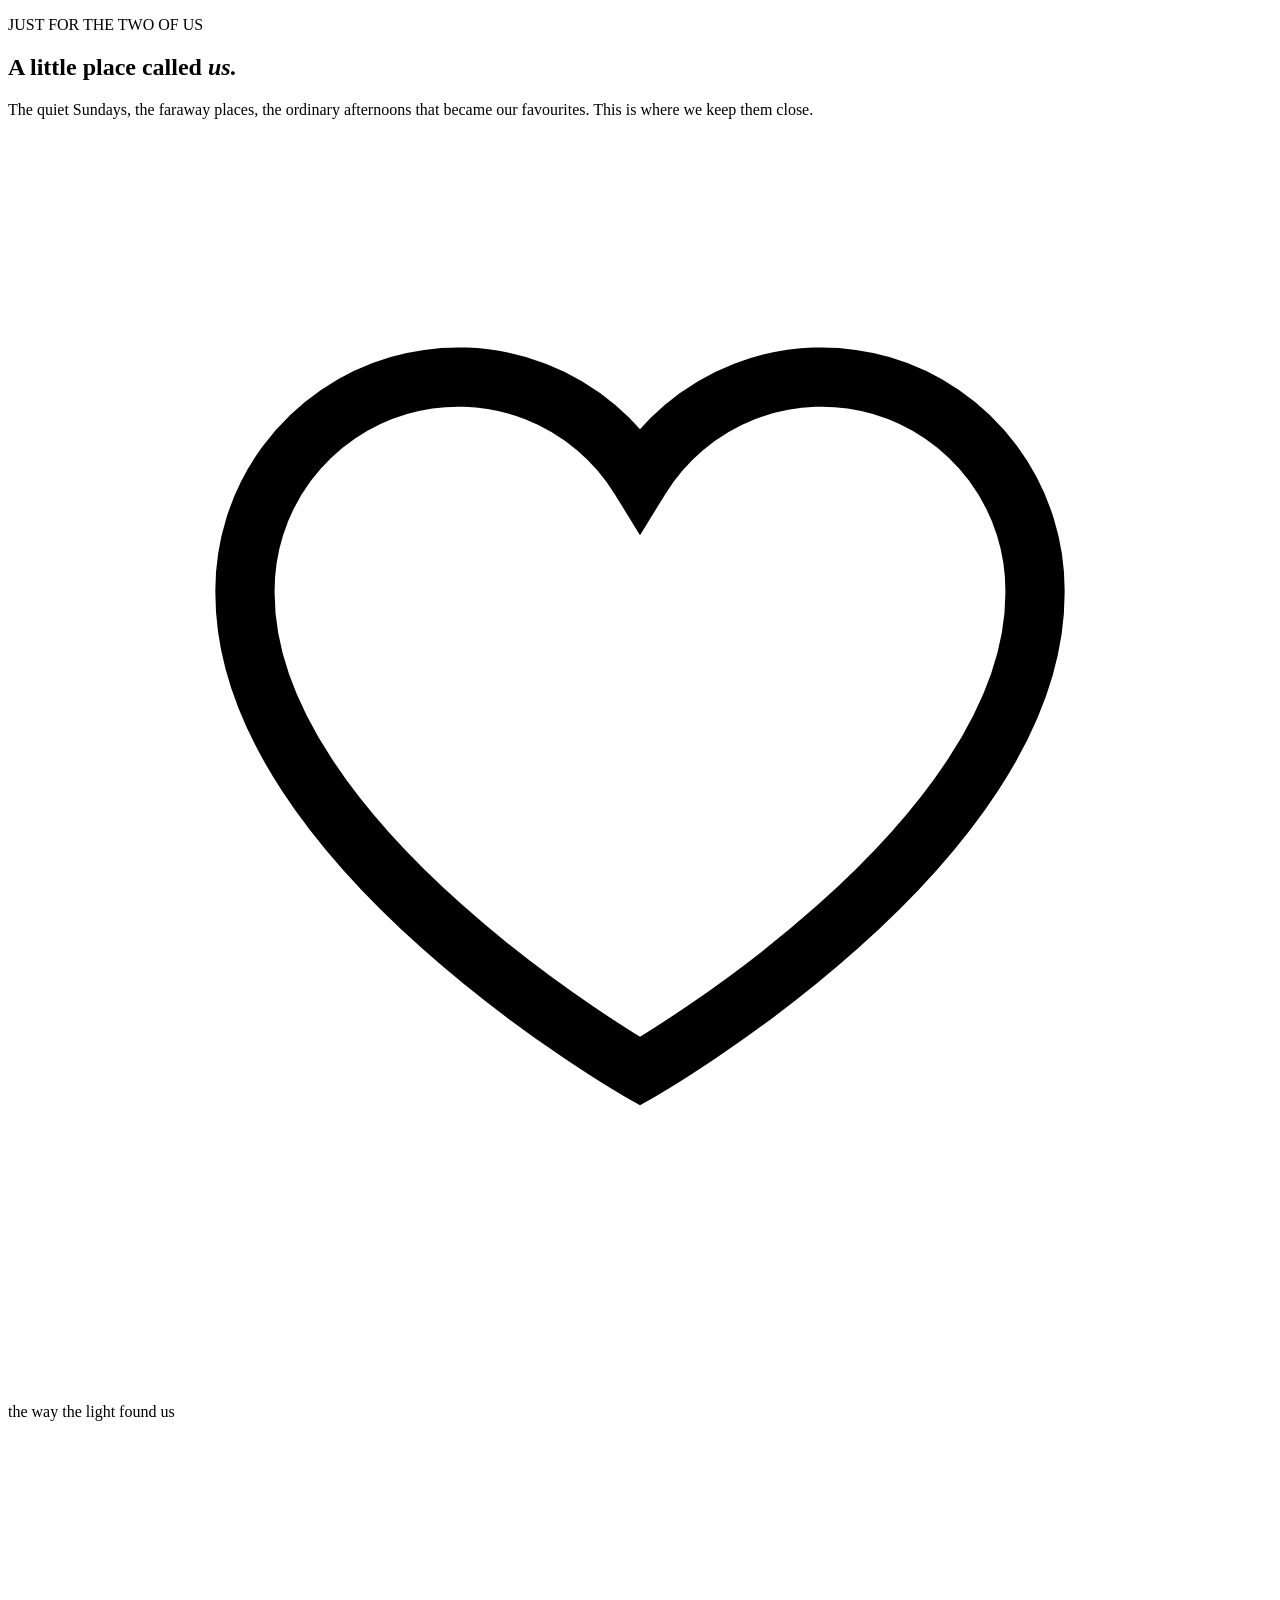
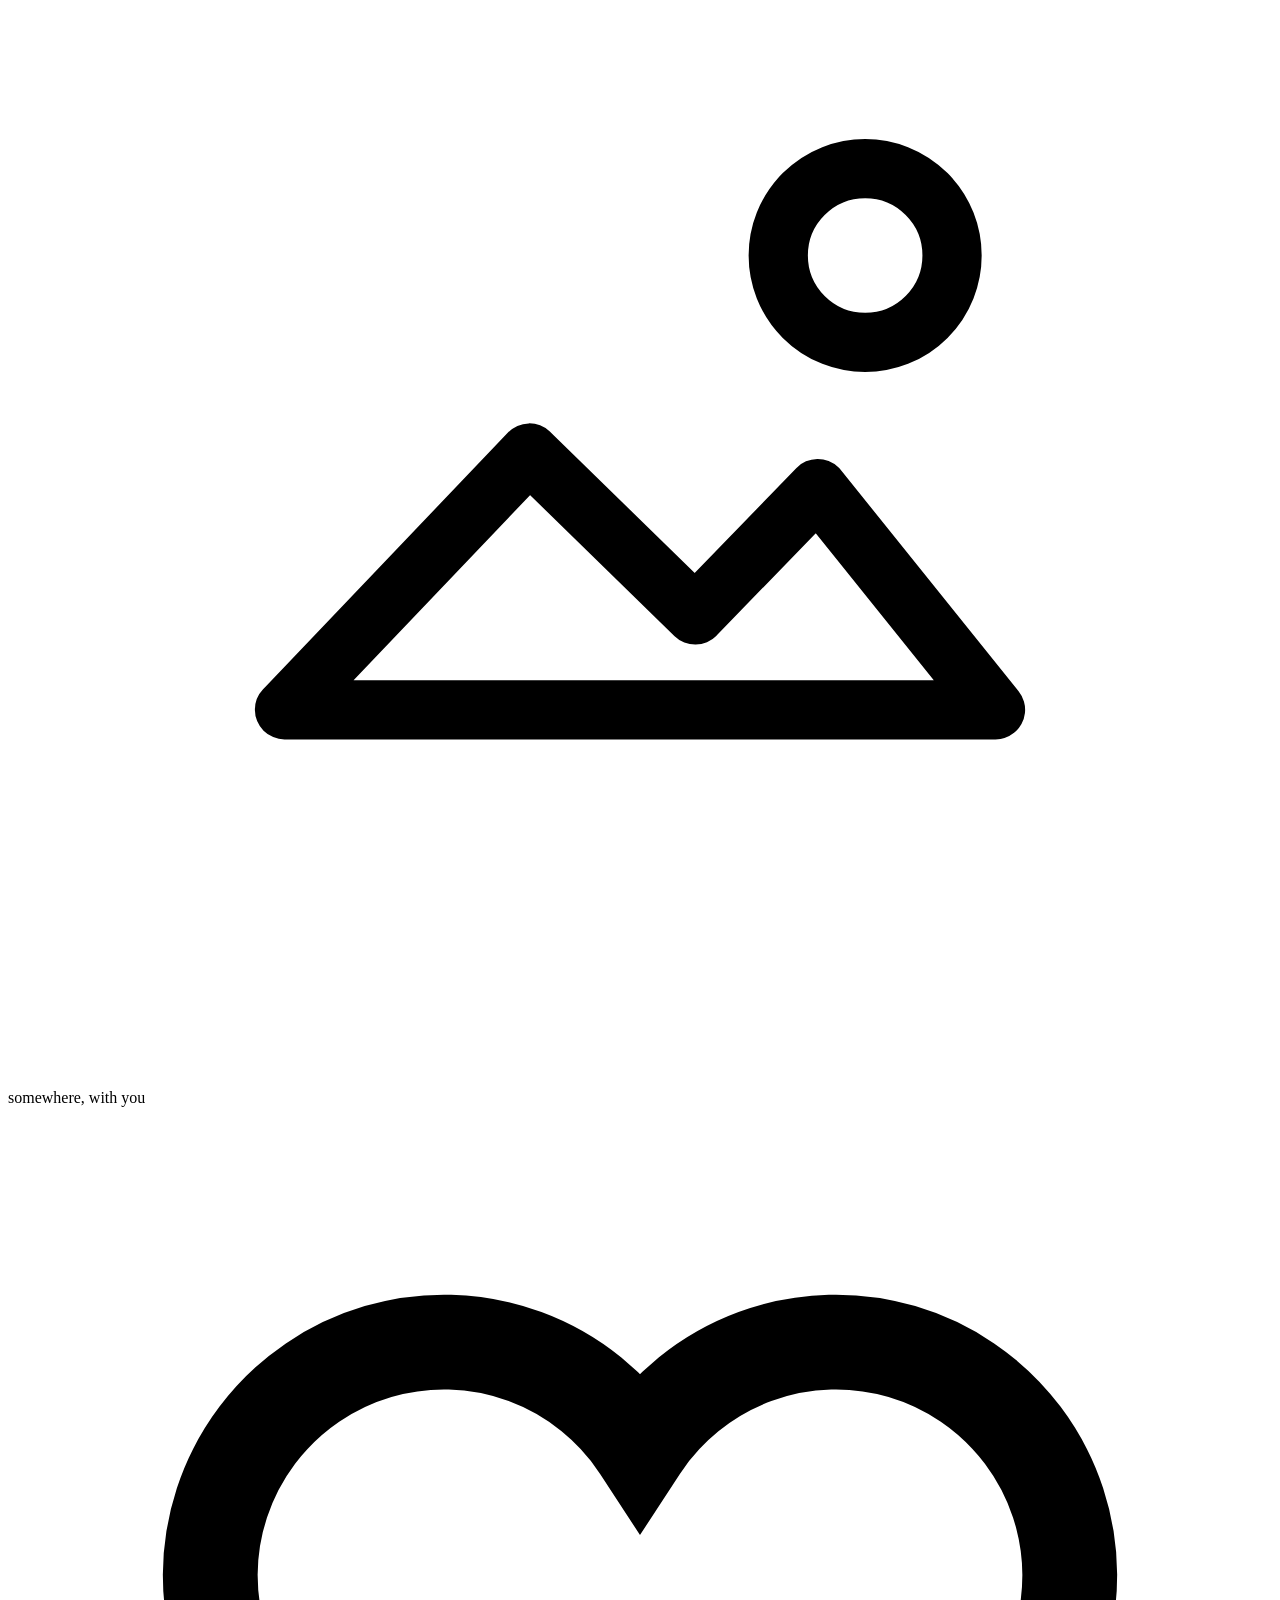
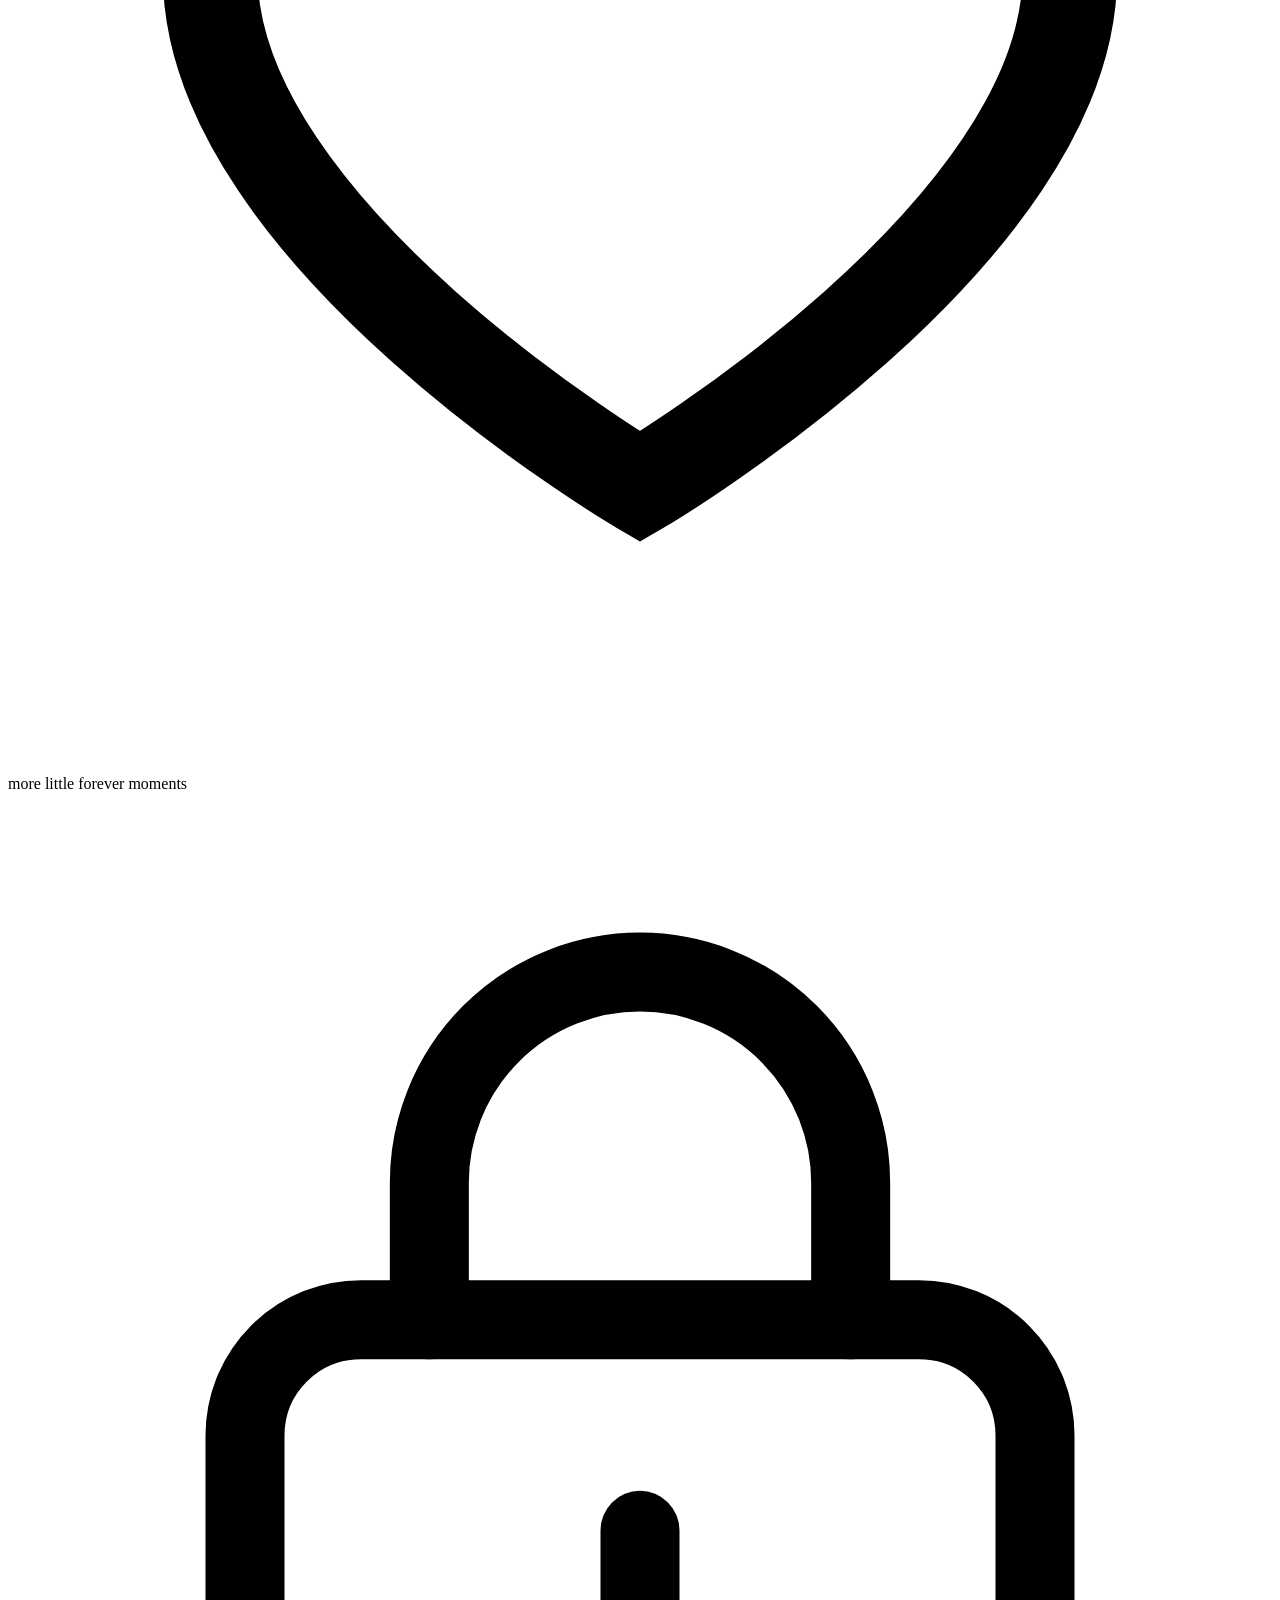
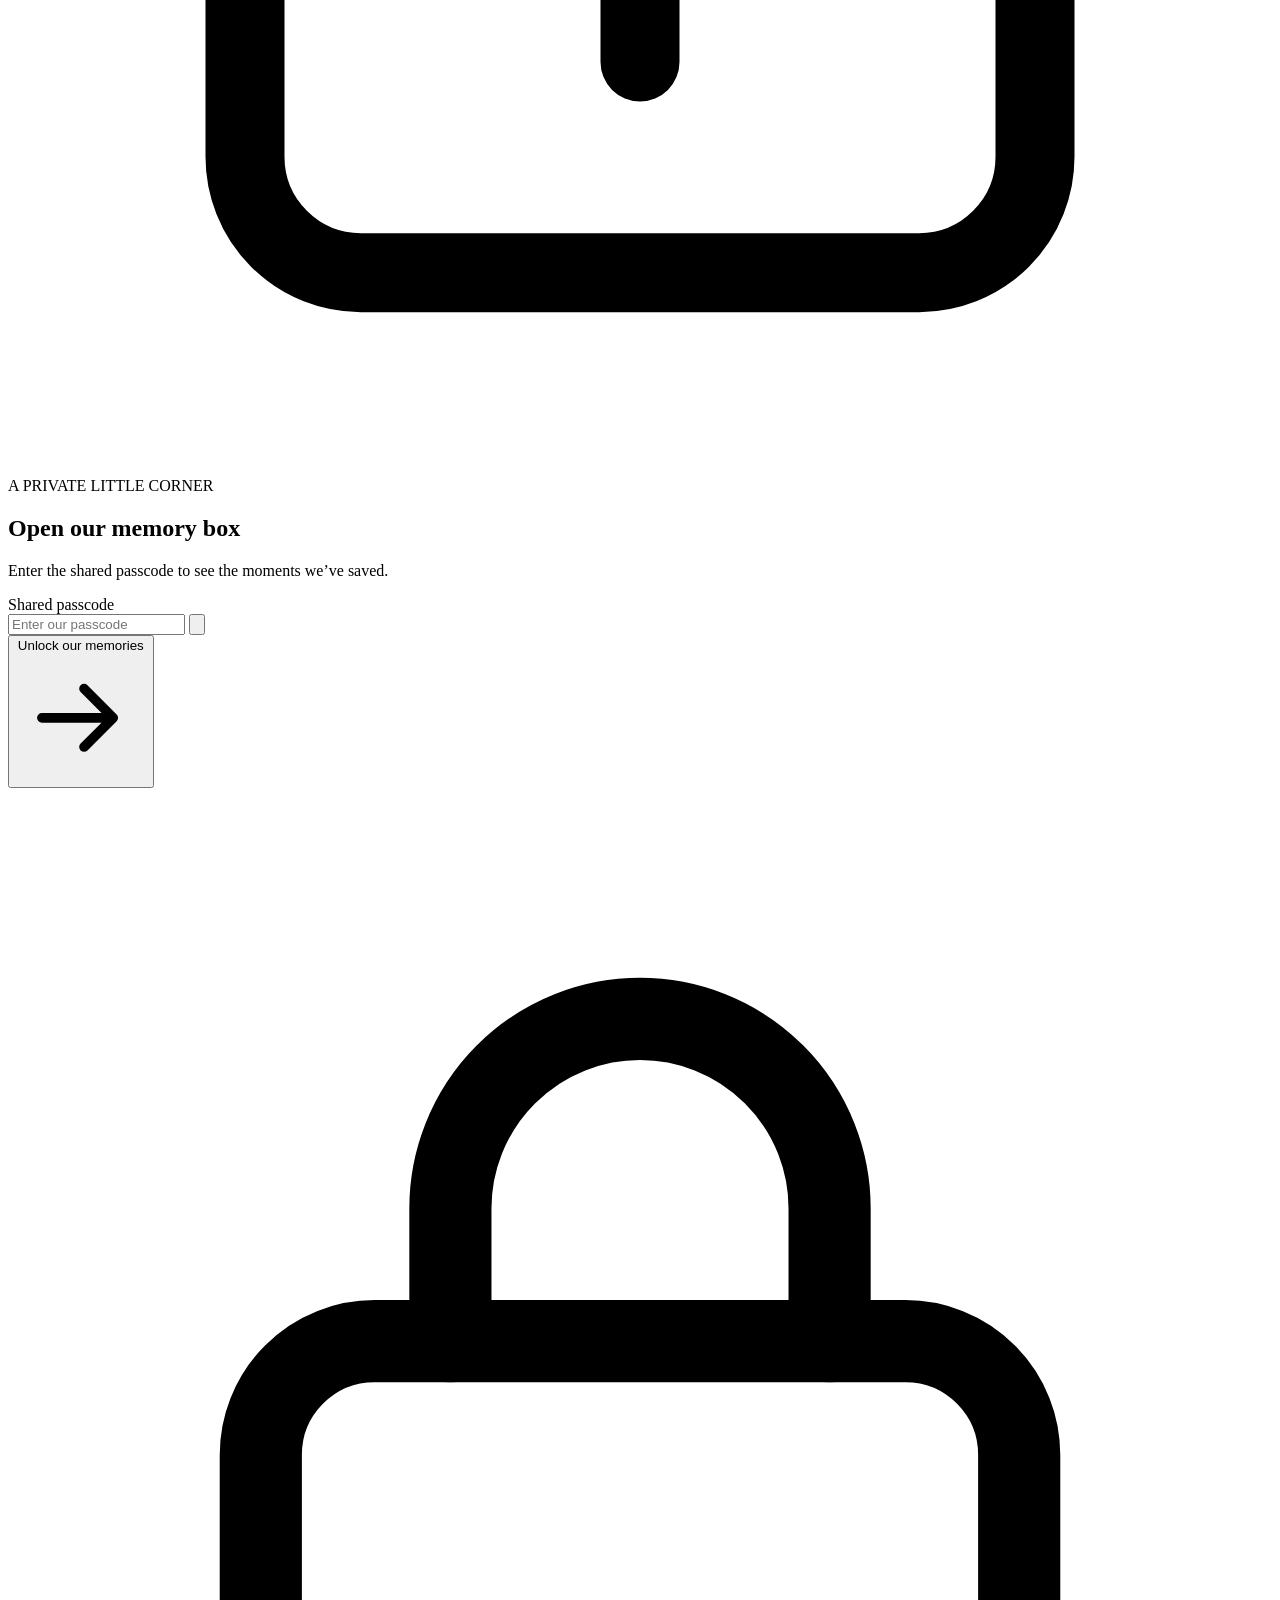
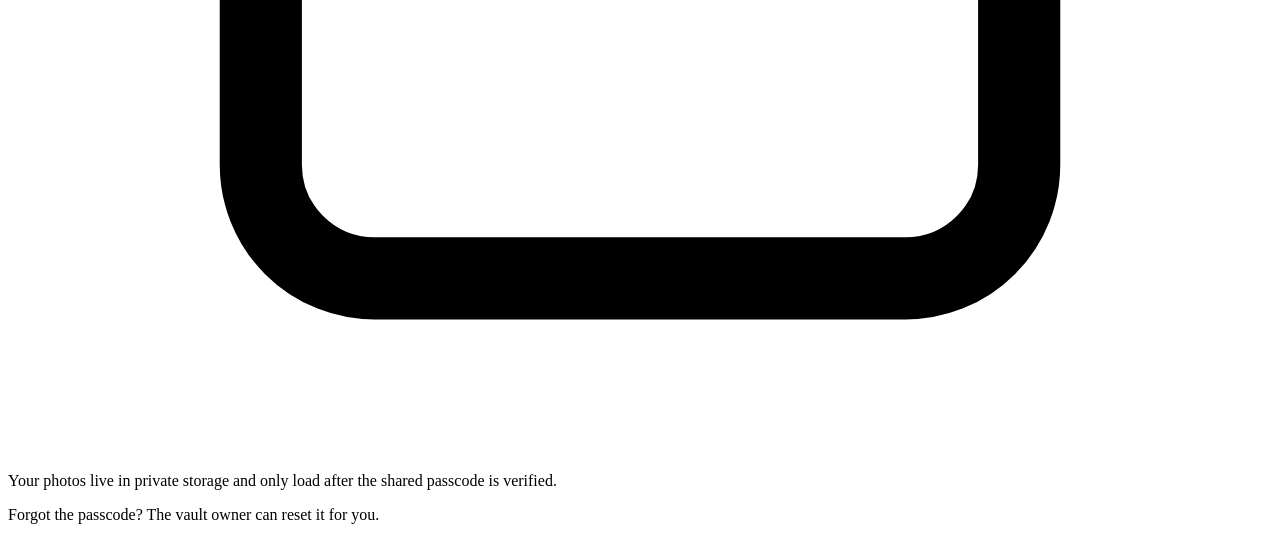
==== login.html @ 6d891272 "Add memory vault source" ====
<!doctype html>
<html lang="en">
<head>
  <meta charset="utf-8">
  <meta name="viewport" content="width=device-width, initial-scale=1">
  <meta name="robots" content="noindex,nofollow,noarchive">
  <meta name="theme-color" content="#fbf8f4">
  <meta name="description" content="A private place for our photographs and the little moments we want to keep close.">
  <title>Open Our Memory Vault</title>
  <link rel="preconnect" href="https://fonts.googleapis.com">
  <link rel="preconnect" href="https://fonts.gstatic.com" crossorigin>
  <link href="https://fonts.googleapis.com/css2?family=DM+Sans:wght@400;500;600;700&family=DM+Serif+Display:ital@0;1&display=swap" rel="stylesheet">
  <link href="https://cdn.websitepublisher.ai/custom/wid29756/assets/styles.css" rel="stylesheet">
</head>
<body>
  <!--#wps-include fragment="site-header" -->
  <main class="page-width auth-main">
    <section class="auth-story" aria-labelledby="page-title">
      <p class="eyebrow">JUST FOR THE TWO OF US</p>
      <h1 id="page-title">A little place called <em>us.</em></h1>
      <p class="auth-lede">The quiet Sundays, the faraway places, the ordinary afternoons that became our favourites. This is where we keep them close.</p>
      <div class="art-stage" aria-hidden="true">
        <div class="art-glow"></div>
        <div class="memory-card memory-card-one"><div class="card-sky"><svg viewBox="0 0 32 32" fill="none"><path d="M26 11.6c0 6.4-10 12.1-10 12.1S6 18 6 11.6a5.4 5.4 0 0 1 10-2.9 5.4 5.4 0 0 1 10 2.9Z" stroke="currentColor" stroke-width="1.5"/></svg></div><span class="card-caption">the way the light found us</span></div>
        <div class="memory-card memory-card-two"><div class="card-sky"><svg viewBox="0 0 32 32" fill="none"><path d="M7 22.5 13.2 16l4.2 4.1 3.1-3.2 4.5 5.6H7Z" stroke="currentColor" stroke-width="1.5" stroke-linejoin="round"/><circle cx="21.7" cy="11" r="2.2" stroke="currentColor" stroke-width="1.5"/></svg></div><span class="card-caption">somewhere, with you</span></div>
        <span class="art-note"><svg viewBox="0 0 20 20" fill="none"><path d="M16.8 7.4c0 4.1-6.8 8.1-6.8 8.1S3.2 11.5 3.2 7.4a3.7 3.7 0 0 1 6.8-2 3.7 3.7 0 0 1 6.8 2Z" stroke="currentColor" stroke-width="1.5"/></svg>more little forever moments</span>
      </div>
    </section>
    <section class="login-card" aria-labelledby="login-title">
      <div class="lock-seal" aria-hidden="true"><svg viewBox="0 0 24 24" fill="none"><rect x="4.5" y="10" width="15" height="10.5" rx="2.2" stroke="currentColor" stroke-width="1.5"/><path d="M8 10V7.4a4 4 0 0 1 8 0V10M12 14v2.5" stroke="currentColor" stroke-width="1.5" stroke-linecap="round"/></svg></div>
      <p class="eyebrow">A PRIVATE LITTLE CORNER</p>
      <h2 id="login-title">Open our memory box</h2>
      <p class="login-intro">Enter the shared passcode to see the moments we’ve saved.</p>
      <form id="login-form" novalidate>
        <label class="field-label" for="passcode">Shared passcode</label>
        <div class="password-wrap">
          <input class="password-input" id="passcode" name="password" type="password" inputmode="numeric" autocomplete="current-password" placeholder="Enter our passcode" minlength="8" required aria-describedby="login-status">
          <button class="toggle-password" id="toggle-password" type="button" aria-label="Show passcode" aria-pressed="false"><svg viewBox="0 0 24 24" fill="none" aria-hidden="true"><path d="M3 12s3.2-6 9-6 9 6 9 6-3.2 6-9 6-9-6-9-6Z" stroke="currentColor" stroke-width="1.5"/><circle cx="12" cy="12" r="2.5" stroke="currentColor" stroke-width="1.5"/></svg></button>
        </div>
        <button class="button-primary login-submit" id="login-submit" type="submit">Unlock our memories <svg viewBox="0 0 20 20" fill="none" aria-hidden="true"><path d="M4 10h11M10.5 5.5 15 10l-4.5 4.5" stroke="currentColor" stroke-width="1.5" stroke-linecap="round" stroke-linejoin="round"/></svg></button>
        <p class="login-status" id="login-status" role="status" aria-live="polite"></p>
      </form>
      <div class="login-meta"><svg viewBox="0 0 20 20" fill="none" aria-hidden="true"><rect x="4" y="8.5" width="12" height="8.5" rx="1.8" stroke="currentColor" stroke-width="1.3"/><path d="M7 8.5V6.4a3 3 0 0 1 6 0v2.1" stroke="currentColor" stroke-width="1.3" stroke-linecap="round"/></svg><span>Your photos live in private storage and only load after the shared passcode is verified.</span></div>
      <p class="login-help">Forgot the passcode? The vault owner can reset it for you.</p>
    </section>
  </main>
  <!--#wps-include fragment="site-footer" -->
  <script src="https://cdn.websitepublisher.ai/custom/wid29756/assets/login.js"></script>
</body>
</html>
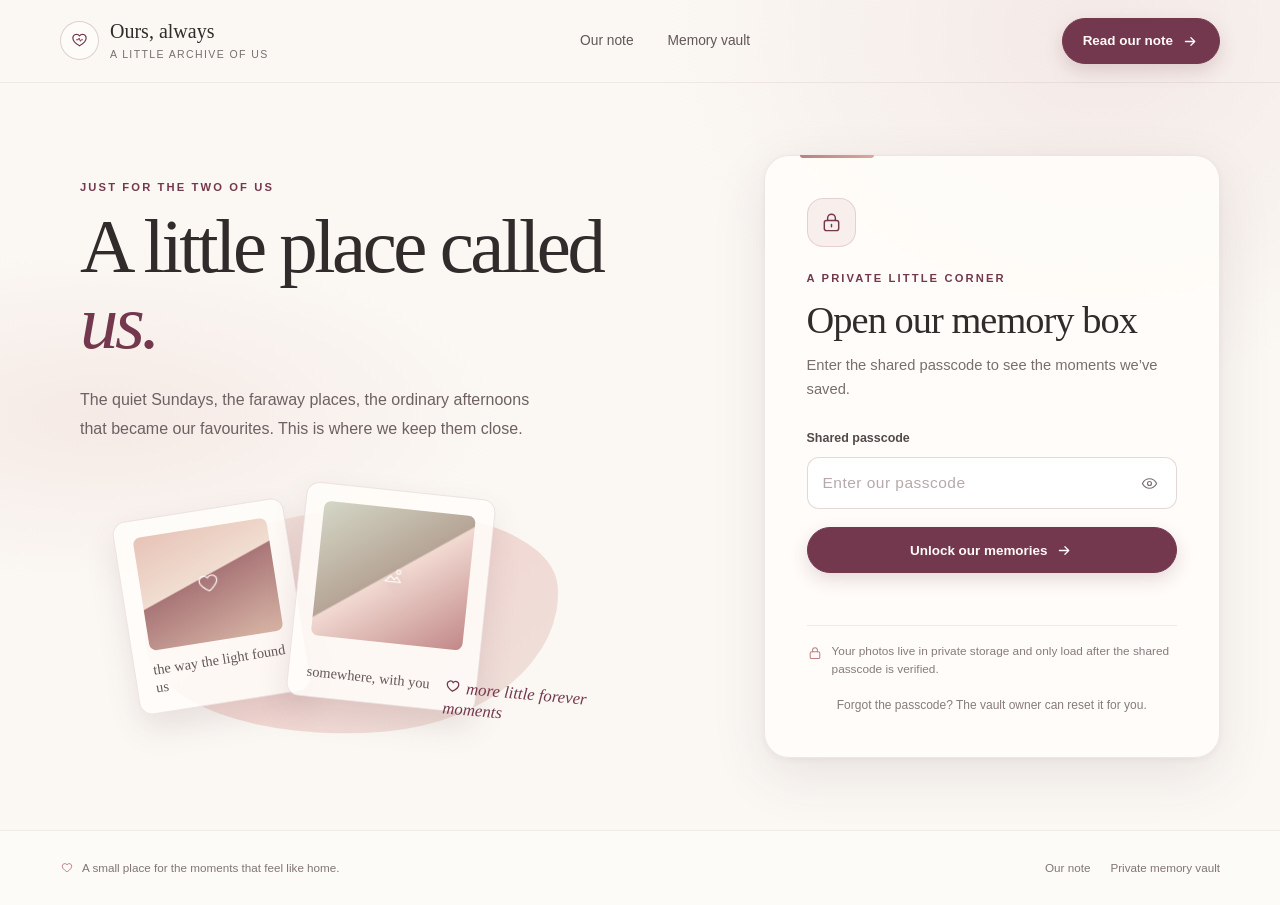
==== commit 928b8f1a: "Prepare site for GitHub Pages" ====
--- a/login.html
+++ b/login.html
@@ -10,10 +10,22 @@
   <link rel="preconnect" href="https://fonts.googleapis.com">
   <link rel="preconnect" href="https://fonts.gstatic.com" crossorigin>
   <link href="https://fonts.googleapis.com/css2?family=DM+Sans:wght@400;500;600;700&family=DM+Serif+Display:ital@0;1&display=swap" rel="stylesheet">
-  <link href="https://cdn.websitepublisher.ai/custom/wid29756/assets/styles.css" rel="stylesheet">
+  <link href="assets/styles.css" rel="stylesheet">
 </head>
 <body>
-  <!--#wps-include fragment="site-header" -->
+<header class="site-nav">
+  <div class="page-width nav-inner">
+    <a class="brand" href="memories.html" aria-label="Open our private memory vault">
+      <span class="brand-mark" aria-hidden="true"><svg viewBox="0 0 24 24" fill="none"><path d="M20.4 8.7c0 5.1-8.4 10-8.4 10s-8.4-4.9-8.4-10a4.6 4.6 0 0 1 8.4-2.5 4.6 4.6 0 0 1 8.4 2.5Z" stroke="currentColor" stroke-width="1.5" stroke-linecap="round" stroke-linejoin="round"/><path d="M8.3 11.1h2l1.2-2.1 1.7 4 1.2-2h1.3" stroke="currentColor" stroke-width="1.25" stroke-linecap="round" stroke-linejoin="round"/></svg></span>
+      <span><span class="brand-name">Ours, always</span><span class="brand-note">a little archive of us</span></span>
+    </a>
+    <nav class="nav-links" aria-label="Main navigation">
+      <a href="our-note.html">Our note</a>
+      <a href="memories.html">Memory vault</a>
+    </nav>
+    <a class="nav-cta" href="our-note.html">Read our note <svg viewBox="0 0 20 20" fill="none" aria-hidden="true"><path d="M4 10h11M10.5 5.5 15 10l-4.5 4.5" stroke="currentColor" stroke-width="1.5" stroke-linecap="round" stroke-linejoin="round"/></svg></a>
+  </div>
+</header>
   <main class="page-width auth-main">
     <section class="auth-story" aria-labelledby="page-title">
       <p class="eyebrow">JUST FOR THE TWO OF US</p>
@@ -44,7 +56,13 @@
       <p class="login-help">Forgot the passcode? The vault owner can reset it for you.</p>
     </section>
   </main>
-  <!--#wps-include fragment="site-footer" -->
-  <script src="https://cdn.websitepublisher.ai/custom/wid29756/assets/login.js"></script>
+<footer class="site-footer">
+  <div class="page-width footer-inner">
+    <span class="footer-note"><svg viewBox="0 0 20 20" fill="none" aria-hidden="true"><path d="M16.8 7.4c0 4.1-6.8 8.1-6.8 8.1S3.2 11.5 3.2 7.4a3.7 3.7 0 0 1 6.8-2 3.7 3.7 0 0 1 6.8 2Z" stroke="currentColor" stroke-width="1.4"/></svg>A small place for the moments that feel like home.</span>
+    <div class="footer-links"><a href="our-note.html">Our note</a><a href="memories.html">Private memory vault</a></div>
+  </div>
+</footer>
+  <script src="assets/api.js"></script>
+  <script src="assets/login.js"></script>
 </body>
 </html>
--- a/assets/styles.css
+++ b/assets/styles.css
@@ -0,0 +1,246 @@
+:root {
+  color-scheme: light;
+  --ink: #322b2c;
+  --muted: #796d70;
+  --wine: #74384e;
+  --rose: #bd7f82;
+  --rose-soft: #f4e6e1;
+  --paper: #fbf8f4;
+  --surface: #fffdfa;
+  --line: rgba(116, 56, 78, .14);
+  --shadow: 0 18px 54px rgba(66, 39, 47, .10), 0 2px 8px rgba(66, 39, 47, .05);
+  --serif: "DM Serif Display", Georgia, serif;
+  --sans: "DM Sans", sans-serif;
+  --page-width: min(1160px, calc(100% - 48px));
+}
+
+* { box-sizing: border-box; }
+html { scroll-behavior: smooth; }
+body {
+  margin: 0;
+  min-width: 320px;
+  background:
+    radial-gradient(ellipse at 86% 4%, rgba(189, 127, 130, .12), transparent 28rem),
+    radial-gradient(ellipse at 8% 46%, rgba(244, 230, 225, .8), transparent 26rem),
+    var(--paper);
+  color: var(--ink);
+  font-family: var(--sans);
+  font-size: 16px;
+  line-height: 1.6;
+}
+
+a { color: inherit; }
+button, input { font: inherit; }
+button, a, input { -webkit-tap-highlight-color: transparent; }
+button:focus-visible, a:focus-visible, input:focus-visible { outline: 3px solid rgba(189, 127, 130, .55); outline-offset: 3px; }
+.page-width { width: var(--page-width); margin-inline: auto; }
+.serif { font-family: var(--serif); font-weight: 400; }
+.eyebrow { margin: 0 0 12px; color: var(--wine); font-size: .7rem; font-weight: 700; letter-spacing: .19em; text-transform: uppercase; }
+.site-nav { position: relative; z-index: 2; border-bottom: 1px solid rgba(116, 56, 78, .08); }
+.nav-inner { min-height: 82px; display: flex; align-items: center; justify-content: space-between; gap: 24px; }
+.brand { display: inline-flex; align-items: center; gap: 11px; text-decoration: none; }
+.brand-mark { display: grid; width: 39px; height: 39px; place-items: center; border: 1px solid rgba(116, 56, 78, .22); border-radius: 50%; background: rgba(255, 253, 250, .76); color: var(--wine); }
+.brand-mark svg { width: 19px; height: 19px; }
+.brand-name { display: block; font-family: var(--serif); font-size: 1.25rem; line-height: 1.1; }
+.brand-note { display: block; margin-top: 4px; color: var(--muted); font-size: .66rem; letter-spacing: .13em; text-transform: uppercase; }
+.nav-links { display: flex; align-items: center; gap: clamp(15px, 3vw, 34px); }
+.nav-links a { color: #615558; font-size: .86rem; text-decoration: none; transition: color .2s ease; }
+.nav-links a:hover { color: var(--wine); }
+.nav-cta, .button-primary {
+  min-height: 46px;
+  display: inline-flex;
+  align-items: center;
+  justify-content: center;
+  gap: 9px;
+  padding: 0 20px;
+  border: 1px solid var(--wine);
+  border-radius: 999px;
+  background: var(--wine);
+  color: #fffaf8;
+  font-size: .84rem;
+  font-weight: 600;
+  text-decoration: none;
+  box-shadow: 0 7px 18px rgba(116, 56, 78, .18);
+  cursor: pointer;
+  transition: transform .2s ease, background .2s ease, box-shadow .2s ease;
+}
+.nav-cta:hover, .button-primary:hover { transform: translateY(-2px); background: #612d41; box-shadow: 0 10px 22px rgba(116, 56, 78, .24); }
+.button-primary:disabled { opacity: .68; cursor: wait; transform: none; }
+.button-secondary {
+  min-height: 44px;
+  display: inline-flex;
+  align-items: center;
+  justify-content: center;
+  gap: 8px;
+  padding: 0 16px;
+  border: 1px solid var(--line);
+  border-radius: 999px;
+  background: rgba(255, 253, 250, .72);
+  color: var(--wine);
+  font-size: .82rem;
+  font-weight: 600;
+  text-decoration: none;
+  cursor: pointer;
+  transition: transform .2s ease, background .2s ease;
+}
+.button-secondary:hover { transform: translateY(-1px); background: #fff; }
+.button-secondary svg, .button-primary svg, .nav-cta svg { width: 17px; height: 17px; flex: none; }
+
+.auth-main { min-height: calc(100svh - 156px); display: grid; grid-template-columns: minmax(0, 1.08fr) minmax(360px, .82fr); align-items: center; gap: clamp(42px, 8vw, 110px); padding-block: clamp(48px, 8vh, 92px); }
+.auth-story { position: relative; padding: 20px 0 20px clamp(4px, 2vw, 20px); animation: rise-in .75s ease-out both; }
+.auth-story h1 { max-width: 650px; margin: 0; font-family: var(--serif); font-size: clamp(3.5rem, 6vw, 6.3rem); font-weight: 400; letter-spacing: -.045em; line-height: .99; }
+.auth-story h1 em { color: var(--wine); font-weight: 400; }
+.auth-lede { max-width: 455px; margin: 25px 0 0; color: #6e6063; font-size: clamp(1rem, 1.2vw, 1.13rem); line-height: 1.8; }
+.art-stage { position: relative; width: min(520px, 100%); height: 248px; margin-top: 42px; }
+.art-glow { position: absolute; inset: 24px 40px 0 64px; border-radius: 48% 52% 44% 56% / 51% 42% 58% 49%; background: linear-gradient(145deg, #f6e8e3, #f2d8d3 53%, #eee0db); transform: rotate(-5deg); }
+.memory-card { position: absolute; display: flex; flex-direction: column; justify-content: space-between; padding: 17px 18px 16px; border: 1px solid rgba(116, 56, 78, .13); border-radius: 13px; background: rgba(255, 253, 250, .86); box-shadow: 0 15px 32px rgba(90, 49, 61, .12); }
+.memory-card-one { top: 23px; left: 45px; width: 173px; height: 195px; transform: rotate(-9deg); }
+.memory-card-two { top: 4px; left: 216px; width: 190px; height: 215px; transform: rotate(6deg); }
+.card-sky { height: 118px; display: grid; place-items: center; border-radius: 7px; background: linear-gradient(160deg, #e7c3b7 0%, #f1ddd1 44%, #a97678 45%, #d9b6a6 100%); color: rgba(255, 250, 247, .92); }
+.memory-card-two .card-sky { height: 135px; background: linear-gradient(145deg, #d4d7c7, #b6a596 48%, #f1d9d1 49%, #c18888); }
+.card-sky svg { width: 28px; height: 28px; filter: drop-shadow(0 2px 4px rgba(100, 51, 63, .16)); }
+.card-caption { margin-top: 10px; color: #65575a; font-family: var(--serif); font-size: .9rem; line-height: 1.25; }
+.art-note { position: absolute; right: 2px; bottom: 8px; max-width: 155px; color: var(--wine); font-family: var(--serif); font-size: 1.05rem; font-style: italic; line-height: 1.25; transform: rotate(5deg); }
+.art-note svg { width: 17px; height: 17px; margin-right: 5px; vertical-align: -2px; }
+
+.login-card { position: relative; padding: clamp(27px, 4vw, 42px); border: 1px solid rgba(116, 56, 78, .12); border-radius: 25px; background: rgba(255, 253, 250, .87); box-shadow: var(--shadow); animation: rise-in .8s .08s ease-out both; }
+.login-card::before { content: ""; position: absolute; top: -1px; left: 35px; width: 74px; height: 3px; border-radius: 0 0 4px 4px; background: linear-gradient(90deg, var(--rose), #d8a89d); }
+.lock-seal { width: 49px; height: 49px; display: grid; place-items: center; margin-bottom: 23px; border: 1px solid rgba(116, 56, 78, .16); border-radius: 16px; background: #f8eeeb; color: var(--wine); }
+.lock-seal svg { width: 23px; height: 23px; }
+.login-card h2 { margin: 0; font-family: var(--serif); font-size: clamp(2rem, 3vw, 2.65rem); font-weight: 400; letter-spacing: -.025em; line-height: 1.08; }
+.login-intro { margin: 13px 0 28px; color: var(--muted); font-size: .92rem; }
+.field-label { display: block; margin: 0 0 8px; color: #54484b; font-size: .78rem; font-weight: 700; }
+.password-wrap { position: relative; }
+.password-input, .caption-input {
+  width: 100%;
+  min-height: 52px;
+  padding: 0 52px 0 15px;
+  border: 1px solid rgba(116, 56, 78, .2);
+  border-radius: 12px;
+  background: #fff;
+  color: var(--ink);
+  font-size: .97rem;
+  letter-spacing: .1em;
+  transition: border .2s ease, box-shadow .2s ease;
+}
+.password-input::placeholder { color: #b6a9aa; letter-spacing: .03em; }
+.password-input:focus, .caption-input:focus { border-color: var(--rose); box-shadow: 0 0 0 4px rgba(189, 127, 130, .12); outline: none; }
+.toggle-password { position: absolute; top: 4px; right: 5px; width: 44px; height: 44px; display: grid; place-items: center; border: 0; border-radius: 9px; background: transparent; color: var(--muted); cursor: pointer; }
+.toggle-password:hover { background: #f7eeeb; color: var(--wine); }
+.toggle-password svg { width: 19px; height: 19px; }
+.login-submit { width: 100%; margin-top: 18px; }
+.login-status { min-height: 24px; margin: 11px 0 0; color: var(--wine); font-size: .82rem; }
+.login-status[data-kind="error"] { color: #9a3d4a; }
+.login-status[data-kind="success"] { color: #467052; }
+.login-meta { display: flex; align-items: flex-start; gap: 9px; margin-top: 17px; padding-top: 17px; border-top: 1px solid rgba(116, 56, 78, .1); color: #887a7d; font-size: .74rem; line-height: 1.5; }
+.login-meta svg { width: 16px; height: 16px; flex: none; margin-top: 2px; color: var(--rose); }
+.login-help { margin: 17px 0 0; color: #887a7d; font-size: .75rem; text-align: center; }
+
+.site-footer { border-top: 1px solid rgba(116, 56, 78, .09); background: rgba(255, 253, 250, .44); }
+.footer-inner { min-height: 74px; display: flex; align-items: center; justify-content: space-between; gap: 18px; color: #817477; font-size: .73rem; }
+.footer-note { display: inline-flex; align-items: center; gap: 8px; }
+.footer-note svg { width: 14px; height: 14px; color: var(--rose); }
+.footer-links { display: flex; gap: 20px; }
+.footer-links a { text-decoration: none; }
+.footer-links a:hover { color: var(--wine); }
+
+.vault-main { padding-block: 62px 92px; }
+.vault-intro { position: relative; min-height: 260px; display: flex; align-items: center; justify-content: space-between; gap: 36px; overflow: hidden; padding: clamp(28px, 5vw, 58px); border: 1px solid rgba(116, 56, 78, .1); border-radius: 25px; background: linear-gradient(112deg, rgba(255,253,250,.95) 0%, rgba(249,239,235,.91) 66%, rgba(242,220,214,.9) 100%); box-shadow: 0 12px 34px rgba(66, 39, 47, .06); animation: rise-in .7s ease-out both; }
+.vault-intro::after { content: ""; position: absolute; top: -110px; right: -80px; width: 350px; height: 350px; border: 1px solid rgba(116, 56, 78, .08); border-radius: 50%; box-shadow: 0 0 0 35px rgba(255,255,255,.12), 0 0 0 75px rgba(255,255,255,.1); }
+.vault-intro h1 { position: relative; z-index: 1; max-width: 650px; margin: 0; font-family: var(--serif); font-size: clamp(2.7rem, 5.5vw, 5rem); font-weight: 400; letter-spacing: -.04em; line-height: 1.04; }
+.vault-intro h1 em { color: var(--wine); font-weight: 400; }
+.vault-copy { position: relative; z-index: 1; max-width: 570px; margin: 17px 0 0; color: #726568; font-size: .98rem; line-height: 1.75; }
+.vault-stamp { position: relative; z-index: 1; width: 145px; height: 145px; flex: none; display: grid; place-items: center; border: 1px solid rgba(116, 56, 78, .2); border-radius: 50%; background: rgba(255, 253, 250, .63); color: var(--wine); transform: rotate(8deg); }
+.vault-stamp::before { content: ""; position: absolute; inset: 8px; border: 1px dashed rgba(116, 56, 78, .26); border-radius: 50%; }
+.vault-stamp svg { width: 43px; height: 43px; }
+.vault-stamp span { position: absolute; bottom: 29px; font-size: .61rem; font-weight: 700; letter-spacing: .13em; text-transform: uppercase; }
+.gallery-toolbar { display: flex; align-items: end; justify-content: space-between; gap: 22px; margin: 56px 0 24px; }
+.gallery-toolbar h2 { margin: 0; font-family: var(--serif); font-size: clamp(1.9rem, 3vw, 2.65rem); font-weight: 400; letter-spacing: -.025em; line-height: 1.12; }
+.count-pill { display: inline-grid; min-width: 27px; height: 27px; place-items: center; margin-left: 7px; border-radius: 50%; background: var(--rose-soft); color: var(--wine); font-family: var(--sans); font-size: .7rem; font-weight: 700; vertical-align: 5px; }
+.toolbar-actions { display: flex; align-items: center; gap: 10px; }
+.caption-control { display: flex; flex-direction: column; gap: 6px; width: min(245px, 32vw); }
+.caption-control .field-label { margin-bottom: 0; font-size: .68rem; }
+.caption-input { min-height: 43px; padding: 0 12px; border-radius: 10px; font-size: .82rem; letter-spacing: 0; }
+.upload-input { position: absolute; width: 1px; height: 1px; padding: 0; margin: -1px; overflow: hidden; clip: rect(0,0,0,0); white-space: nowrap; clip-path: inset(50%); border: 0; }
+.upload-status { min-height: 24px; margin: -7px 0 15px; color: var(--muted); font-size: .82rem; }
+.upload-status[data-kind="error"] { color: #9a3d4a; }
+.upload-status[data-kind="success"] { color: #467052; }
+.gallery-grid { display: grid; grid-template-columns: repeat(3, minmax(0, 1fr)); gap: 23px; align-items: start; }
+.photo-card { overflow: hidden; border: 1px solid rgba(116, 56, 78, .1); border-radius: 17px; background: var(--surface); box-shadow: 0 8px 24px rgba(66, 39, 47, .06); animation: rise-in .5s ease-out both; transition: transform .25s ease, box-shadow .25s ease; }
+.photo-card:hover { transform: translateY(-4px); box-shadow: 0 16px 32px rgba(66, 39, 47, .11); }
+.photo-open { display: block; width: 100%; padding: 0; border: 0; background: #f2e8e4; cursor: zoom-in; }
+.photo-open img { display: block; width: 100%; max-height: 480px; aspect-ratio: 4 / 3; object-fit: cover; background: linear-gradient(145deg,#f1ddd5,#e2d6cb); }
+.photo-card:nth-child(3n + 2) .photo-open img { aspect-ratio: 3 / 4; }
+.photo-card:nth-child(5n + 1) .photo-open img { aspect-ratio: 1 / 1; }
+.photo-caption { display: flex; align-items: start; justify-content: space-between; gap: 12px; padding: 14px 16px 15px; }
+.photo-caption strong { overflow-wrap: anywhere; color: #584b4e; font-family: var(--serif); font-size: 1.05rem; font-weight: 400; line-height: 1.3; }
+.photo-caption time { flex: none; padding-top: 3px; color: #998b8e; font-size: .66rem; }
+.empty-state { display: grid; min-height: 280px; place-items: center; padding: 38px 24px; border: 1px dashed rgba(116, 56, 78, .25); border-radius: 18px; background: rgba(255, 253, 250, .52); text-align: center; }
+.empty-icon { width: 54px; height: 54px; display: grid; place-items: center; margin: 0 auto 15px; border-radius: 17px; background: var(--rose-soft); color: var(--wine); }
+.empty-icon svg { width: 26px; height: 26px; }
+.empty-state h3 { margin: 0; font-family: var(--serif); font-size: 1.7rem; font-weight: 400; }
+.empty-state p { max-width: 400px; margin: 7px auto 17px; color: var(--muted); font-size: .88rem; }
+.load-more-wrap { display: flex; justify-content: center; margin-top: 28px; }
+.privacy-ribbon { display: flex; align-items: center; gap: 12px; margin-top: 44px; padding: 16px 19px; border: 1px solid rgba(116,56,78,.1); border-radius: 13px; background: rgba(255,253,250,.6); color: #77696c; font-size: .79rem; }
+.privacy-ribbon svg { width: 19px; height: 19px; flex: none; color: var(--rose); }
+.privacy-ribbon strong { color: var(--wine); font-weight: 700; }
+.logout-button { border: 0; background: transparent; color: #796d70; font-size: .8rem; text-decoration: underline; text-decoration-color: rgba(121,109,112,.4); text-underline-offset: 3px; cursor: pointer; }
+.logout-button:hover { color: var(--wine); }
+.lightbox { width: min(94vw, 1040px); max-width: 1040px; max-height: 92svh; padding: 0; overflow: hidden; border: 1px solid rgba(255,255,255,.3); border-radius: 16px; background: #21191c; color: #fff; box-shadow: 0 30px 100px rgba(35,22,27,.4); }
+.lightbox::backdrop { background: rgba(31, 21, 25, .76); backdrop-filter: blur(4px); }
+.lightbox-top { position: absolute; top: 12px; right: 12px; z-index: 2; }
+.lightbox-close { width: 44px; height: 44px; display: grid; place-items: center; border: 1px solid rgba(255,255,255,.25); border-radius: 50%; background: rgba(24,17,20,.55); color: white; cursor: pointer; }
+.lightbox-close:hover { background: rgba(24,17,20,.8); }
+.lightbox-close svg { width: 20px; height: 20px; }
+.lightbox img { display: block; width: 100%; max-height: calc(92svh - 72px); object-fit: contain; background: #21191c; }
+.lightbox-caption { padding: 13px 18px 16px; color: #f3e8e7; font-family: var(--serif); font-size: 1.15rem; }
+.toast { position: fixed; right: 24px; bottom: 24px; z-index: 5; max-width: min(400px, calc(100vw - 32px)); padding: 13px 17px; border: 1px solid rgba(255,255,255,.22); border-radius: 13px; background: #49323a; color: #fff9f7; box-shadow: 0 12px 30px rgba(49,32,38,.2); font-size: .84rem; opacity: 0; transform: translateY(10px); pointer-events: none; transition: opacity .2s ease, transform .2s ease; }
+.toast.is-visible { opacity: 1; transform: translateY(0); }
+.sr-only { position: absolute; width: 1px; height: 1px; padding: 0; margin: -1px; overflow: hidden; clip: rect(0,0,0,0); white-space: nowrap; border: 0; }
+@keyframes rise-in { from { opacity: 0; transform: translateY(16px); } to { opacity: 1; transform: translateY(0); } }
+
+@media (max-width: 900px) {
+  :root { --page-width: min(720px, calc(100% - 40px)); }
+  .auth-main { grid-template-columns: 1fr; gap: 24px; padding-block: 48px 58px; }
+  .auth-story { padding: 0; }
+  .auth-story h1 { max-width: 700px; font-size: clamp(3.5rem, 11vw, 5.7rem); }
+  .art-stage { display: none; }
+  .login-card { max-width: 520px; width: 100%; justify-self: center; }
+  .vault-stamp { width: 120px; height: 120px; }
+  .gallery-grid { grid-template-columns: repeat(2, minmax(0, 1fr)); }
+}
+@media (max-width: 620px) {
+  :root { --page-width: calc(100% - 32px); }
+  .nav-inner { min-height: 70px; gap: 10px; }
+  .brand-mark { width: 35px; height: 35px; }
+  .brand-name { font-size: 1.12rem; }
+  .brand-note { font-size: .57rem; }
+  .nav-links { gap: 12px; }
+  .nav-links a { font-size: .72rem; }
+  .nav-links a:first-child { display: none; }
+  .nav-cta { min-height: 41px; padding-inline: 13px; font-size: .73rem; }
+  .auth-main { min-height: auto; gap: 20px; padding-block: 42px 45px; }
+  .auth-story h1 { font-size: clamp(3.15rem, 15vw, 4.45rem); }
+  .auth-lede { margin-top: 15px; font-size: .94rem; }
+  .login-card { padding: 25px 21px; border-radius: 20px; }
+  .footer-inner { min-height: 70px; flex-wrap: wrap; justify-content: center; padding-block: 14px; text-align: center; }
+  .footer-links { display: none; }
+  .vault-main { padding-block: 28px 62px; }
+  .vault-intro { min-height: 270px; padding: 29px 23px; border-radius: 20px; }
+  .vault-intro h1 { max-width: 420px; font-size: clamp(2.7rem, 12vw, 3.65rem); }
+  .vault-copy { max-width: 420px; font-size: .89rem; }
+  .vault-stamp { position: absolute; right: -21px; bottom: -32px; width: 100px; height: 100px; opacity: .55; }
+  .vault-stamp svg { width: 32px; height: 32px; }
+  .vault-stamp span { bottom: 17px; font-size: .48rem; }
+  .gallery-toolbar { align-items: start; flex-direction: column; margin-top: 38px; }
+  .toolbar-actions { width: 100%; align-items: end; }
+  .caption-control { flex: 1; width: auto; }
+  .toolbar-actions .button-primary { min-height: 43px; padding-inline: 13px; font-size: .75rem; white-space: nowrap; }
+  .gallery-grid { grid-template-columns: 1fr; gap: 17px; }
+  .photo-card:nth-child(n) .photo-open img { aspect-ratio: 4 / 3; max-height: 420px; }
+  .privacy-ribbon { align-items: flex-start; margin-top: 31px; padding: 14px; font-size: .75rem; }
+  .toast { right: 16px; bottom: 16px; }
+}
+@media (prefers-reduced-motion: reduce) {
+  *, *::before, *::after { scroll-behavior: auto !important; animation-duration: .01ms !important; animation-iteration-count: 1 !important; transition-duration: .01ms !important; }
+}
